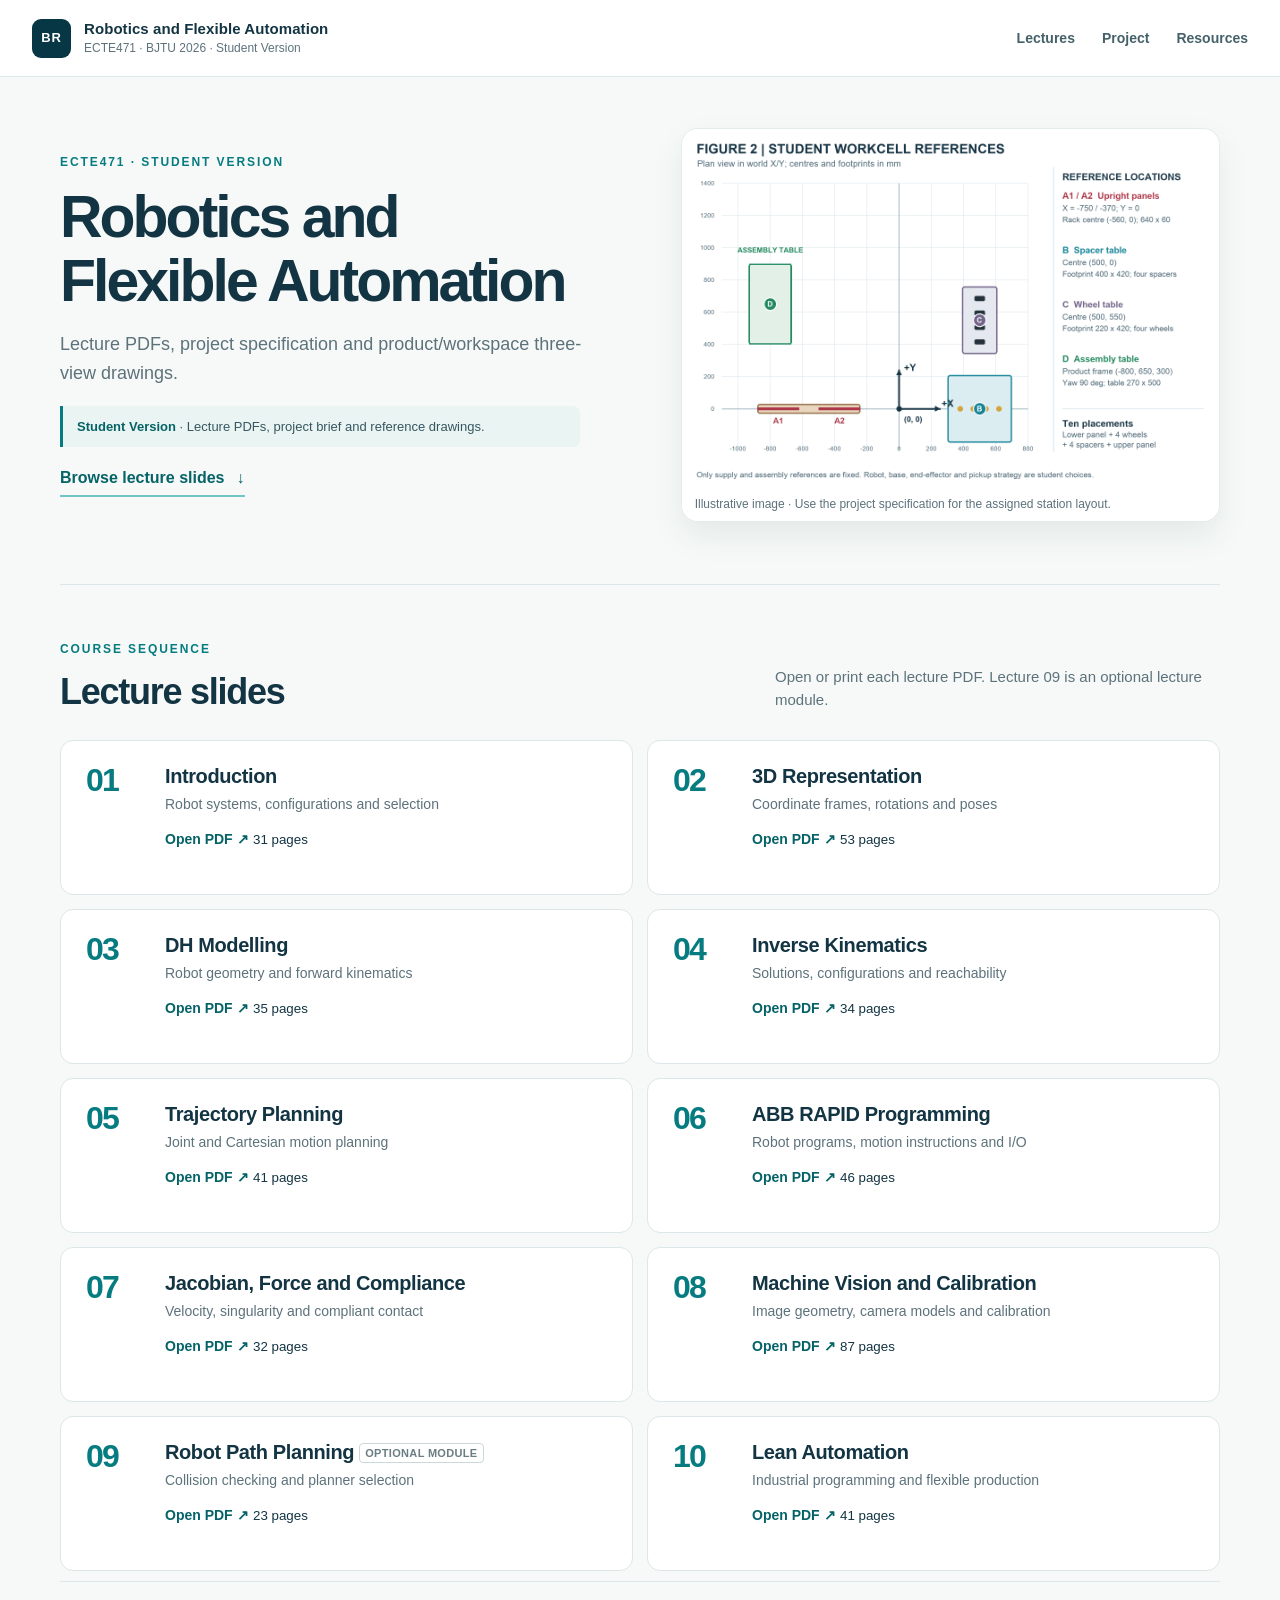
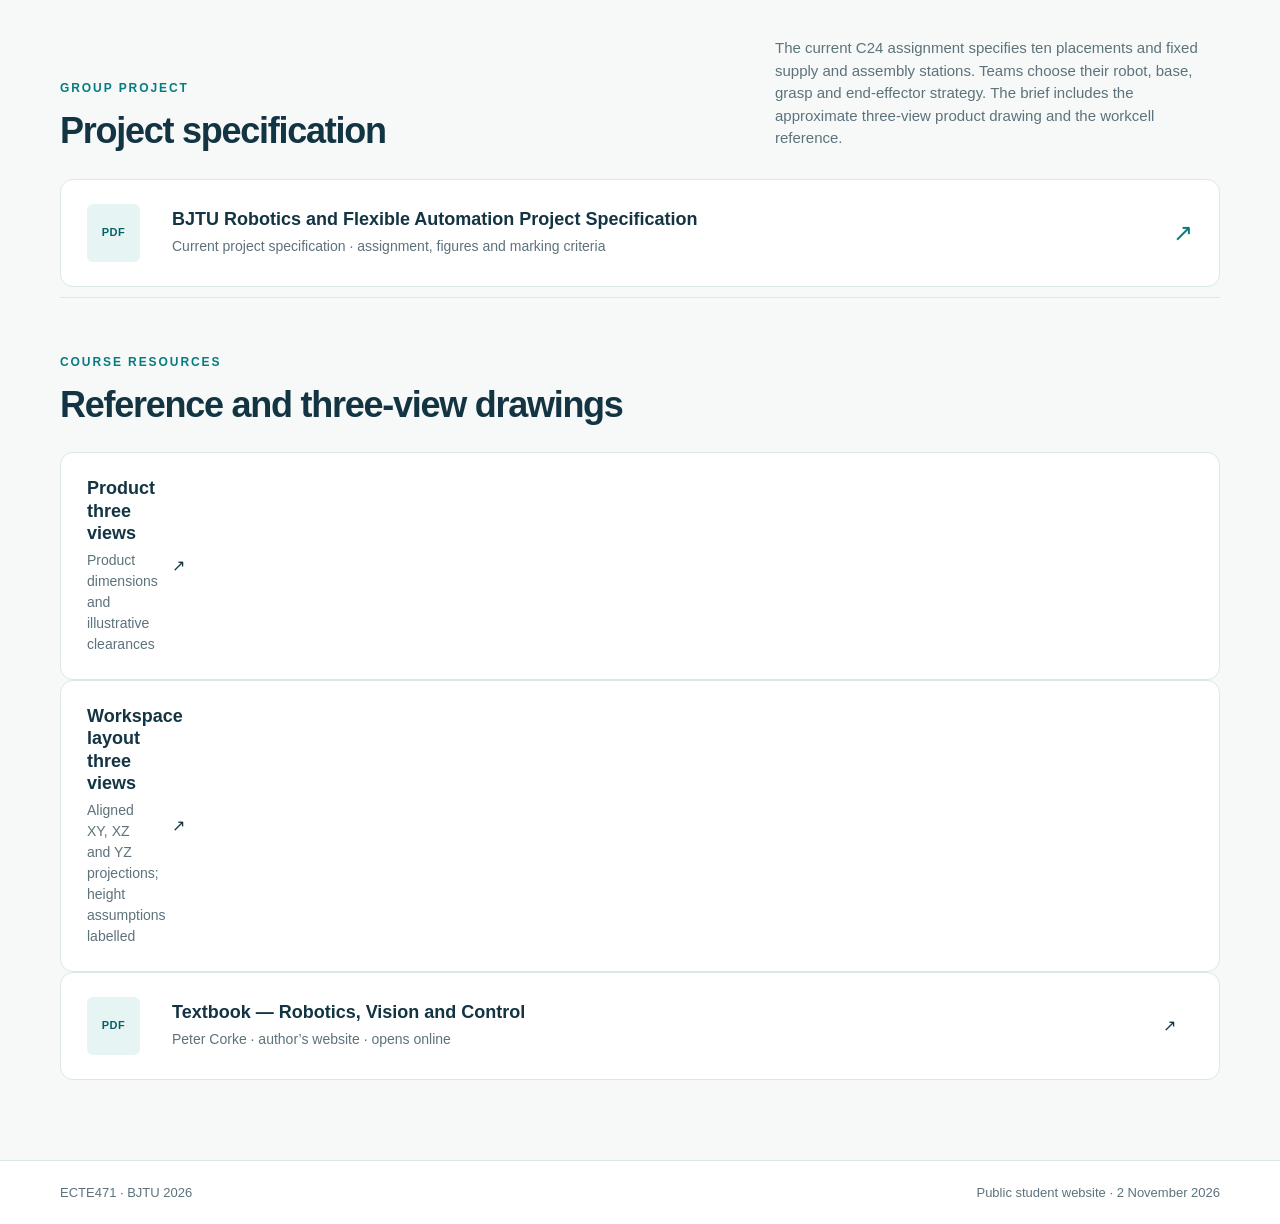
==== index.html @ 1742165f "Publish ECTE471 BJTU 2026 student resources" ====
<!doctype html>
<html lang="en">
<head>
  <meta charset="utf-8">
  <meta name="viewport" content="width=device-width, initial-scale=1">
  <meta name="description" content="BJTU 2026 ECTE471 lecture PDFs and project specification.">
  <title>ECTE471 · Student Version</title>
  <link rel="icon" href="data:image/svg+xml,%3Csvg xmlns='http://www.w3.org/2000/svg' viewBox='0 0 64 64'%3E%3Crect width='64' height='64' rx='12' fill='%23073644'/%3E%3Ctext x='32' y='43' text-anchor='middle' font-size='30' font-family='Arial' font-weight='700' fill='white'%3EBR%3C/text%3E%3C/svg%3E">
  <link rel="stylesheet" href="assets/site.css">
</head>
<body>
  <a class="skip-link" href="#lectures">Skip to lectures</a>
  <header class="site-header">
    <div class="header-inner">
      <a class="brand" href="#top" aria-label="ECTE471 student materials home">
        <span class="brand-mark" aria-hidden="true">BR</span>
        <span><strong>Robotics and Flexible Automation</strong><small>ECTE471 · BJTU 2026 · Student Version</small></span>
      </a>
      <nav aria-label="Page sections"><a href="#lectures">Lectures</a><a href="#project">Project</a><a href="#resources">Resources</a></nav>
    </div>
  </header>
  <main id="top">
    <section class="hero container" aria-labelledby="page-title">
      <div class="hero-copy">
        <p class="eyebrow">ECTE471 · STUDENT VERSION</p>
        <h1 id="page-title">Robotics and<br>Flexible Automation</h1>
        <p class="hero-description">Lecture PDFs, project specification and product/workspace three-view drawings.</p>
        <p class="student-version-note"><strong>Student Version</strong> · Lecture PDFs, project brief and reference drawings.</p>
        <a class="text-link" href="#lectures">Browse lecture slides <span aria-hidden="true">↓</span></a>
      </div>
      <figure class="hero-image"><img src="assets/assembly-cell.png" alt="Illustrative robotic assembly cell with robot, panel rack, parts trays and mobile vehicle"><figcaption>Illustrative image · Use the project specification for the assigned station layout.</figcaption></figure>
    </section>
    <section class="content-section container" id="lectures" aria-labelledby="lectures-title">
      <div class="section-heading">
        <div><p class="eyebrow">COURSE SEQUENCE</p><h2 id="lectures-title">Lecture slides</h2></div>
        <p>Open or print each lecture PDF. Lecture 09 is an optional lecture module.</p>
      </div>
      <ol class="lecture-grid">
        <li class="lecture-card"><span class="lecture-number">01</span><div><h3>Introduction</h3><p>Robot systems, configurations and selection</p><a href="Content/Lecture%2001%20Introduction.pdf">Open PDF <span aria-hidden="true">↗</span></a> <small class="pdf-meta">31 pages</small></div></li>
        <li class="lecture-card"><span class="lecture-number">02</span><div><h3>3D Representation</h3><p>Coordinate frames, rotations and poses</p><a href="Content/Lecture%2002%203D%20Representation.pdf">Open PDF <span aria-hidden="true">↗</span></a> <small class="pdf-meta">53 pages</small></div></li>
        <li class="lecture-card"><span class="lecture-number">03</span><div><h3>DH Modelling</h3><p>Robot geometry and forward kinematics</p><a href="Content/Lecture%2003%20DH%20Modelling.pdf">Open PDF <span aria-hidden="true">↗</span></a> <small class="pdf-meta">35 pages</small></div></li>
        <li class="lecture-card"><span class="lecture-number">04</span><div><h3>Inverse Kinematics</h3><p>Solutions, configurations and reachability</p><a href="Content/Lecture%2004%20Inverse%20Kinematics.pdf">Open PDF <span aria-hidden="true">↗</span></a> <small class="pdf-meta">34 pages</small></div></li>
        <li class="lecture-card"><span class="lecture-number">05</span><div><h3>Trajectory Planning</h3><p>Joint and Cartesian motion planning</p><a href="Content/Lecture%2005%20Trajectory%20Planning.pdf">Open PDF <span aria-hidden="true">↗</span></a> <small class="pdf-meta">41 pages</small></div></li>
        <li class="lecture-card"><span class="lecture-number">06</span><div><h3>ABB RAPID Programming</h3><p>Robot programs, motion instructions and I/O</p><a href="Content/Lecture%2006%20ABB%20RAPID%20Programming.pdf">Open PDF <span aria-hidden="true">↗</span></a> <small class="pdf-meta">46 pages</small></div></li>
        <li class="lecture-card"><span class="lecture-number">07</span><div><h3>Jacobian, Force and Compliance</h3><p>Velocity, singularity and compliant contact</p><a href="Content/Lecture%2007%20Jacobian%20Force%20and%20Compliance.pdf">Open PDF <span aria-hidden="true">↗</span></a> <small class="pdf-meta">32 pages</small></div></li>
        <li class="lecture-card"><span class="lecture-number">08</span><div><h3>Machine Vision and Calibration</h3><p>Image geometry, camera models and calibration</p><a href="Content/Lecture%2008%20Machine%20Vision%20and%20Calibration.pdf">Open PDF <span aria-hidden="true">↗</span></a> <small class="pdf-meta">87 pages</small></div></li>
        <li class="lecture-card"><span class="lecture-number">09</span><div><h3>Robot Path Planning <small>Optional module</small></h3><p>Collision checking and planner selection</p><a href="Content/Lecture%2009%20Robot%20Path%20Planning.pdf">Open PDF <span aria-hidden="true">↗</span></a> <small class="pdf-meta">23 pages</small></div></li>
        <li class="lecture-card"><span class="lecture-number">10</span><div><h3>Lean Automation</h3><p>Industrial programming and flexible production</p><a href="Content/Lecture%2010%20Lean%20Automation.pdf">Open PDF <span aria-hidden="true">↗</span></a> <small class="pdf-meta">41 pages</small></div></li>
      </ol>
    </section>
    <section class="content-section container" id="project" aria-labelledby="project-title">
      <div class="section-heading">
        <div><p class="eyebrow">GROUP PROJECT</p><h2 id="project-title">Project specification</h2></div>
        <p>The current C24 assignment specifies ten placements and fixed supply and assembly stations. Teams choose their robot, base, grasp and end-effector strategy. The brief includes the approximate three-view product drawing and the workcell reference.</p>
      </div>
      <a class="document-row" href="Project%20Materials/BJTU%20Robotics%20and%20Flexible%20Automation%20Project%20Specification.pdf">
        <span class="document-icon" aria-hidden="true">PDF</span>
        <span><strong>BJTU Robotics and Flexible Automation Project Specification</strong><small>Current project specification · assignment, figures and marking criteria</small></span>
        <span class="document-arrow" aria-hidden="true">↗</span>
      </a>
    </section>
  <section class="content-section container" id="resources"><div class="section-heading"><div><p class="eyebrow">COURSE RESOURCES</p><h2>Reference and three-view drawings</h2></div></div>
<a class="document-row" href="Project%20Materials/Product%20Three%20Views.png"><span><strong>Product three views</strong><small>Product dimensions and illustrative clearances</small></span><span>↗</span></a>
<a class="document-row" href="Project%20Materials/Workspace%20Layout%20Three%20Views.png"><span><strong>Workspace layout three views</strong><small>Aligned XY, XZ and YZ projections; height assumptions labelled</small></span><span>↗</span></a>
<a class="document-row" href="https://petercorke.com/books/robotics-vision-control-all-versions/" target="_blank" rel="noopener"><span class="document-icon" aria-hidden="true">PDF</span><span><strong>Textbook — Robotics, Vision and Control</strong><small>Peter Corke · author’s website · opens online</small></span><span>↗</span></a></section></main>
  <footer class="site-footer"><div class="container footer-inner"><span>ECTE471 · BJTU 2026</span><span>Public student website · 2 November 2026</span></div></footer>
</body>
</html>
---- assets/site.css ----
:root{--ink:#133443;--muted:#5d727b;--teal:#067c80;--teal-dark:#056367;--line:#dbe7e8;--paper:#f6f9f8;--white:#fff}
*{box-sizing:border-box}
html{scroll-behavior:smooth}
body{margin:0;background:var(--paper);color:var(--ink);font-family:-apple-system,BlinkMacSystemFont,"Segoe UI",Arial,sans-serif;line-height:1.5}
a{color:inherit}
.container{width:min(1160px,calc(100% - 64px));margin-inline:auto}
.skip-link{position:absolute;top:-60px;left:16px;padding:9px 16px;background:var(--ink);color:#fff;z-index:10}
.skip-link:focus{top:10px}
.site-header{position:sticky;top:0;z-index:5;background:rgba(255,255,255,.96);border-bottom:1px solid var(--line);backdrop-filter:blur(12px)}
.header-inner{width:min(1280px,calc(100% - 64px));height:76px;margin:auto;display:flex;align-items:center;justify-content:space-between;gap:24px}
.brand{text-decoration:none;display:flex;align-items:center;gap:13px;min-width:0}
.brand-mark{display:grid;place-items:center;width:39px;height:39px;background:#073644;border-radius:9px;color:#fff;font-weight:750;letter-spacing:.06em;font-size:13px;flex:none}
.brand strong,.brand small{display:block;line-height:1.25}
.brand strong{font-size:15px;letter-spacing:.005em;white-space:nowrap}
.brand small{font-size:12px;color:var(--muted);margin-top:3px}
nav{display:flex;gap:27px;align-items:center}
nav a{text-decoration:none;font-size:14px;font-weight:650;color:#45616a}
nav a:hover,nav a:focus-visible{color:var(--teal)}
main{padding-bottom:80px}
.hero{display:grid;grid-template-columns:1.03fr .97fr;align-items:center;gap:48px;min-height:410px;padding-top:51px;padding-bottom:52px}
.eyebrow{color:var(--teal);font-size:12px;font-weight:800;letter-spacing:.16em;margin:0 0 14px}
h1,h2,h3,p,figure{margin-top:0}
h1{font-size:clamp(43px,4.6vw,68px);line-height:1.08;letter-spacing:-.05em;margin-bottom:18px}
.hero-description{max-width:540px;font-size:18px;color:var(--muted);line-height:1.6;margin-bottom:18px}
.student-version-note{max-width:520px;margin:0 0 19px;padding:11px 14px;border-left:3px solid var(--teal);border-radius:0 7px 7px 0;background:#eaf4f3;color:#365760;font-size:13px;line-height:1.5}
.student-version-note strong{color:var(--teal-dark)}
.text-link{display:inline-flex;gap:12px;align-items:center;color:var(--teal-dark);font-weight:750;text-decoration:none;border-bottom:2px solid #71c5c5;padding-bottom:5px}
.hero-image{margin:0;background:#fff;border:1px solid #e4ebeb;border-radius:17px;overflow:hidden;box-shadow:0 14px 33px rgba(27,62,69,.08)}
.hero-image img{display:block;width:100%;height:auto;aspect-ratio:3/2;object-fit:contain}
.hero-image figcaption{padding:9px 13px;color:var(--muted);background:#fff;font-size:12px;line-height:1.35}
.content-section{scroll-margin-top:105px;padding-top:55px;border-top:1px solid var(--line);margin-top:10px}
.section-heading{display:flex;justify-content:space-between;gap:38px;align-items:end;margin-bottom:28px}
.section-heading h2{font-size:36px;letter-spacing:-.035em;line-height:1.1;margin:0}
.section-heading p:last-child{max-width:445px;color:var(--muted);font-size:15px;margin-bottom:1px}
.lecture-grid{list-style:none;padding:0;margin:0;display:grid;grid-template-columns:repeat(2,minmax(0,1fr));gap:14px}
.lecture-card{display:grid;grid-template-columns:61px 1fr;gap:18px;min-height:155px;padding:23px 25px 20px;background:var(--white);border:1px solid var(--line);border-radius:13px;transition:transform .18s,border-color .18s}
.lecture-card:hover{transform:translateY(-2px);border-color:#9fcfd0}
.lecture-number{font-size:32px;line-height:1;color:var(--teal);font-weight:750;letter-spacing:-.055em}
.lecture-card h3{font-size:20px;line-height:1.22;letter-spacing:-.02em;margin:0 0 6px}
.lecture-card h3 small{font-size:11px;letter-spacing:.03em;text-transform:uppercase;color:#6a7d83;border:1px solid #cad8da;border-radius:4px;padding:3px 5px;vertical-align:middle;white-space:nowrap}
.lecture-card p{font-size:14px;color:var(--muted);margin-bottom:12px}
.lecture-card a{font-size:14px;text-decoration:none;font-weight:750;color:var(--teal-dark)}
.lecture-card a:hover,.lecture-card a:focus-visible{text-decoration:underline}
.document-row{display:grid;grid-template-columns:65px 1fr 30px;align-items:center;gap:20px;padding:24px 26px;background:#fff;border:1px solid var(--line);border-radius:13px;text-decoration:none}
.document-row:hover{border-color:#9fcfd0}
.document-icon{display:grid;place-items:center;width:53px;height:58px;border-radius:6px;background:#e7f4f4;color:var(--teal-dark);font-size:11px;font-weight:800;letter-spacing:.05em}
.document-row strong,.document-row small{display:block}
.document-row strong{font-size:18px;line-height:1.25}
.document-row small{font-size:14px;color:var(--muted);margin-top:5px}
.document-arrow{color:var(--teal);font-size:24px;text-align:right}
.resource-grid{display:grid;grid-template-columns:repeat(3,minmax(0,1fr));gap:14px}
.resource-grid.resource-single{grid-template-columns:minmax(0,1fr);max-width:560px}
.resource-card{display:flex;flex-direction:column;min-height:200px;padding:24px;background:#fff;border:1px solid var(--line);border-radius:13px;text-decoration:none;transition:border-color .18s,transform .18s}
.resource-card:hover{transform:translateY(-2px);border-color:#9fcfd0}
.resource-type{font-size:11px;font-weight:800;letter-spacing:.13em;color:var(--teal);margin-bottom:23px}
.resource-card strong{font-size:19px;line-height:1.25}
.resource-card small{font-size:13px;line-height:1.4;color:var(--muted);margin-top:7px}
.resource-action{font-size:14px;color:var(--teal-dark);font-weight:750;margin-top:auto;padding-top:20px}
.site-footer{border-top:1px solid var(--line);background:#fff;padding:22px 0}
.footer-inner{display:flex;justify-content:space-between;gap:20px;font-size:13px;color:var(--muted)}
@media(max-width:850px){.hero{gap:26px}.resource-grid{grid-template-columns:repeat(2,minmax(0,1fr))}}
@media(max-width:680px){.container,.header-inner{width:min(100% - 32px,560px)}.header-inner{height:auto;min-height:75px;padding:12px 0;align-items:flex-start;flex-direction:column;gap:12px}.brand strong{font-size:14px}nav{gap:22px;padding-left:52px}nav a{font-size:13px}.hero{grid-template-columns:1fr;gap:25px;padding-top:42px;min-height:0}.hero-image img{aspect-ratio:16/10}.hero-description{font-size:16px}.section-heading{display:block}.section-heading h2{font-size:31px}.section-heading p:last-child{margin-top:12px}.lecture-grid,.resource-grid{grid-template-columns:1fr}.lecture-card{grid-template-columns:46px 1fr;padding:20px;min-height:135px}.lecture-number{font-size:27px}.content-section{padding-top:44px;scroll-margin-top:125px}.document-row{grid-template-columns:48px 1fr 15px;gap:13px;padding:18px}.document-icon{width:42px;height:46px;font-size:9px}.document-row strong{font-size:15px}.resource-card{min-height:165px}.footer-inner{display:block}.footer-inner span{display:block;margin:3px 0}}
@media(prefers-reduced-motion:reduce){html{scroll-behavior:auto}.lecture-card,.resource-card{transition:none}}
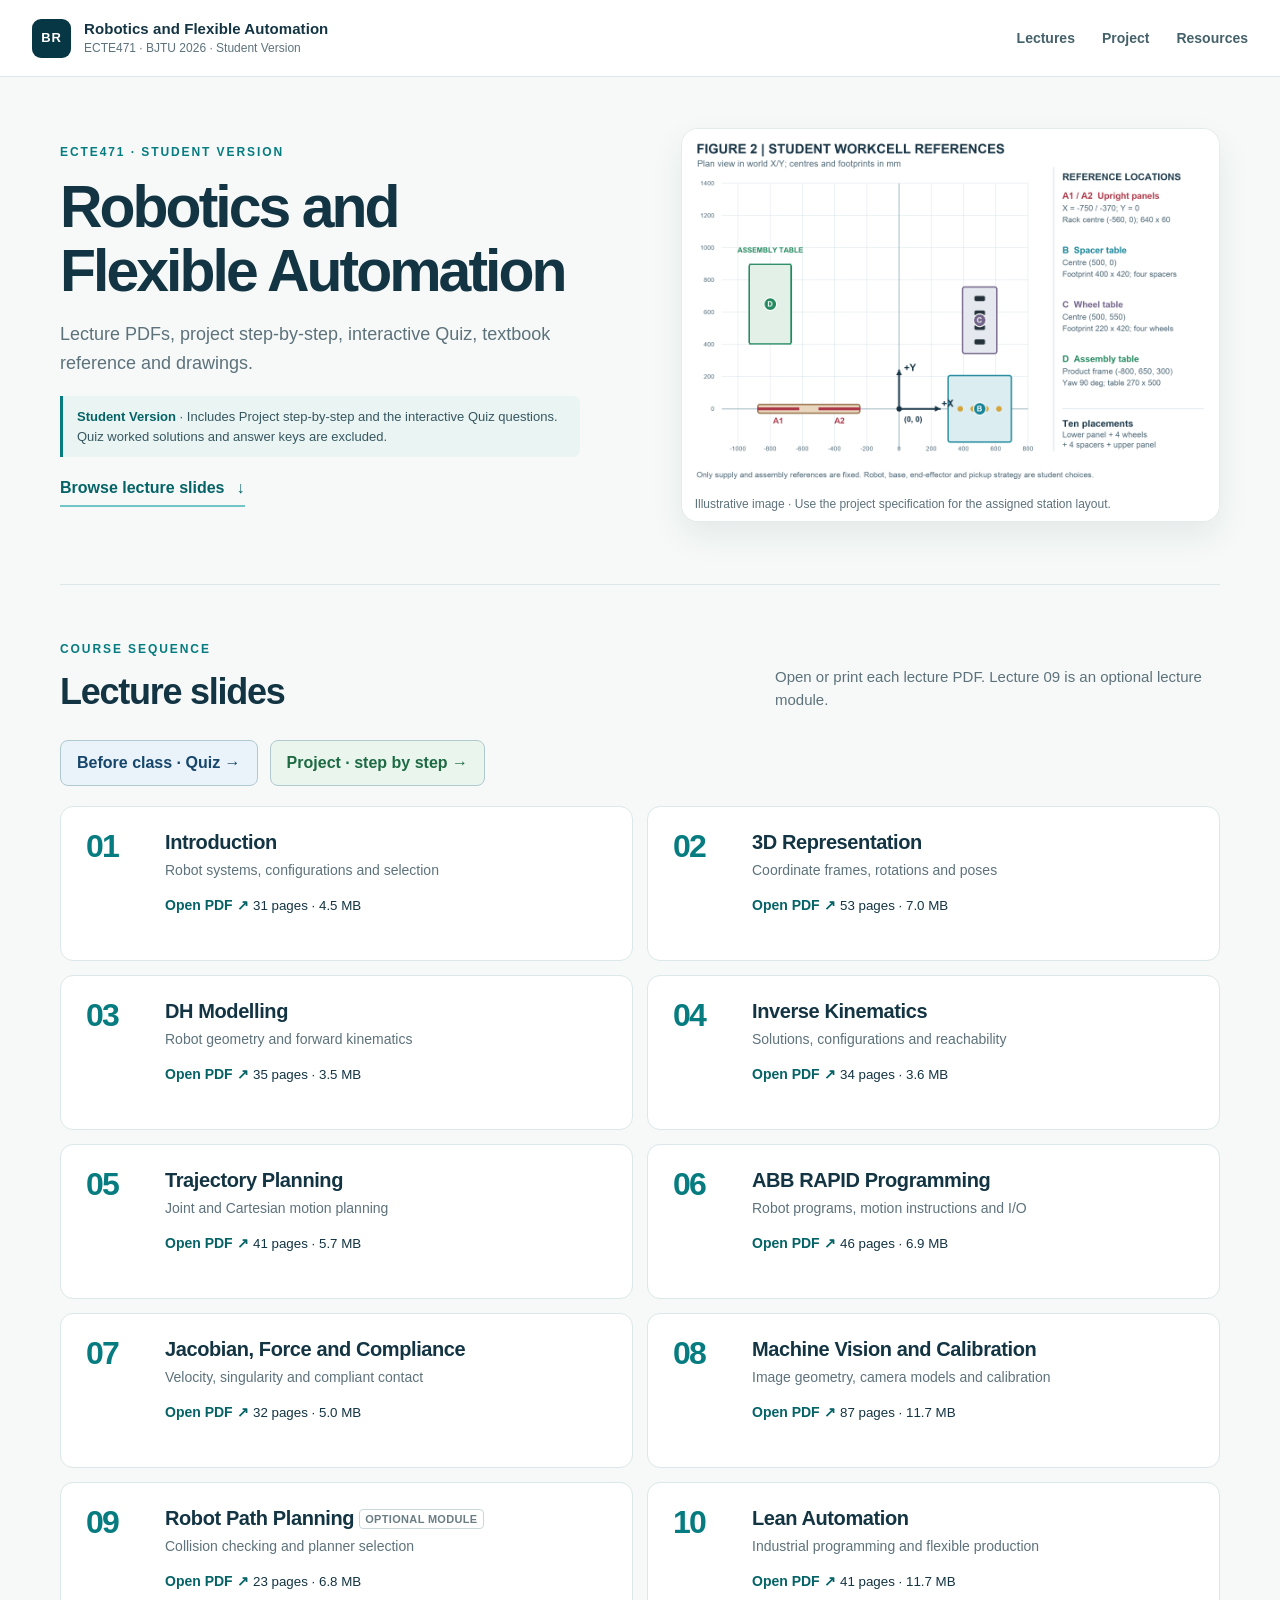
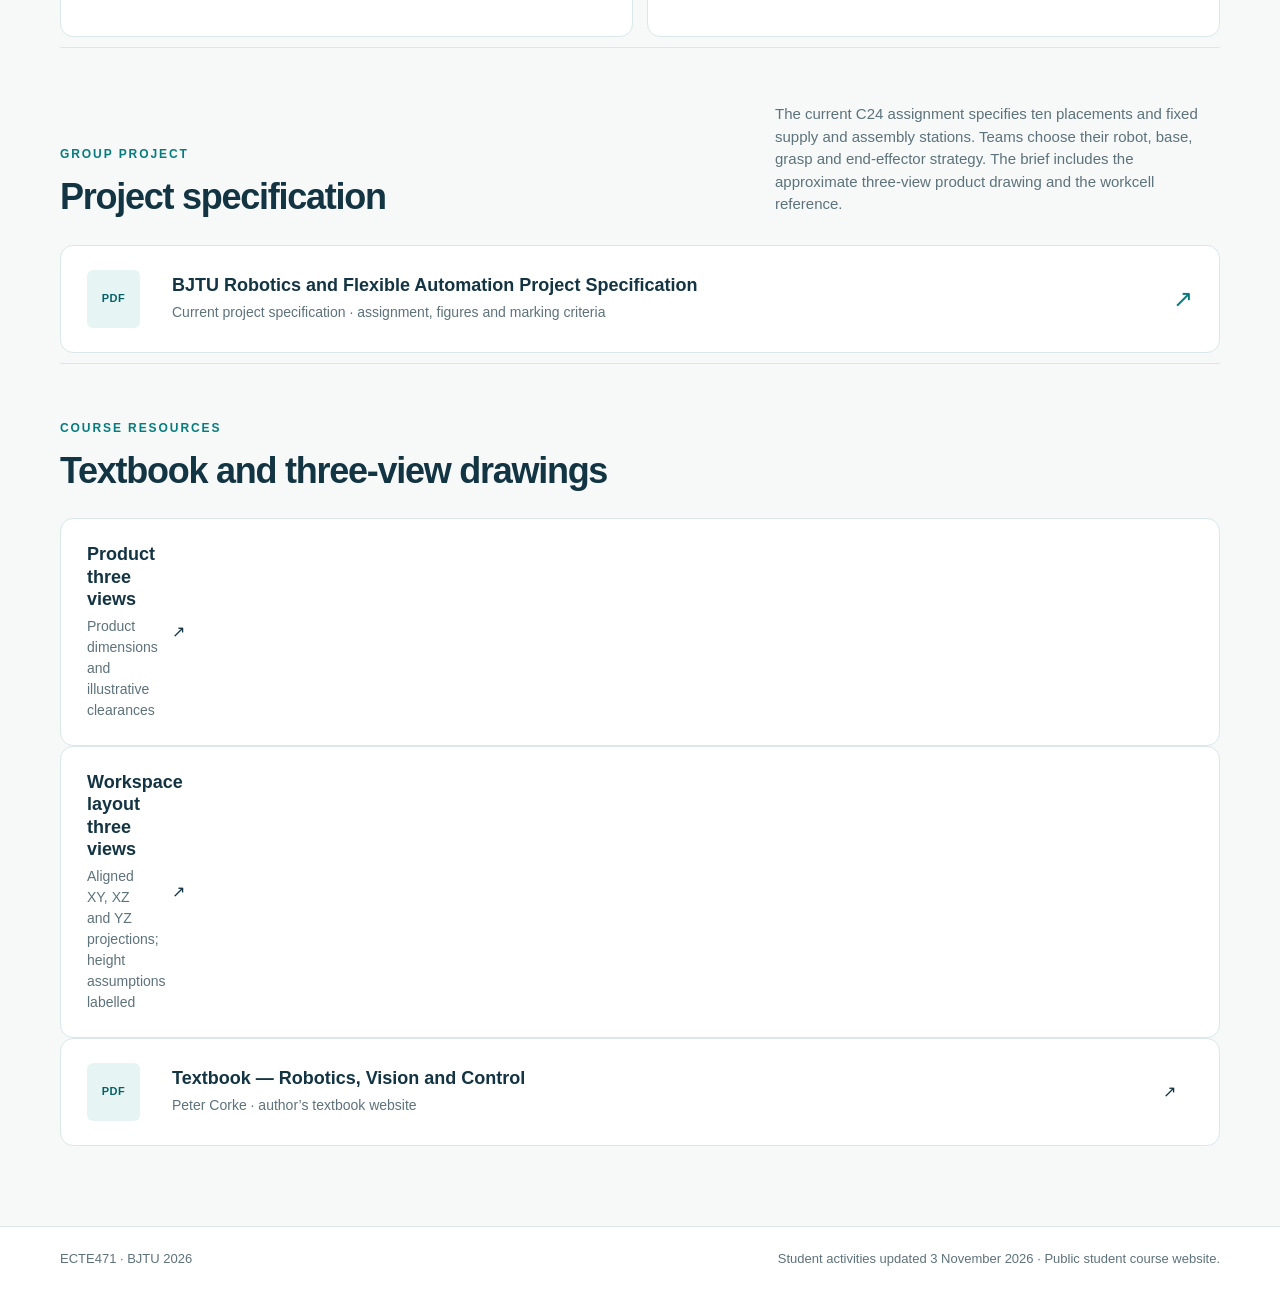
==== commit 559b228c: "Add student Project classroom and interactive Quiz without worked solutions" ====
--- a/index.html
+++ b/index.html
@@ -6,7 +6,7 @@
   <meta name="description" content="BJTU 2026 ECTE471 lecture PDFs and project specification.">
   <title>ECTE471 · Student Version</title>
   <link rel="icon" href="data:image/svg+xml,%3Csvg xmlns='http://www.w3.org/2000/svg' viewBox='0 0 64 64'%3E%3Crect width='64' height='64' rx='12' fill='%23073644'/%3E%3Ctext x='32' y='43' text-anchor='middle' font-size='30' font-family='Arial' font-weight='700' fill='white'%3EBR%3C/text%3E%3C/svg%3E">
-  <link rel="stylesheet" href="assets/site.css">
+  <link rel="stylesheet" href="assets/site.css?v=20261103">
 </head>
 <body>
   <a class="skip-link" href="#lectures">Skip to lectures</a>
@@ -24,8 +24,8 @@
       <div class="hero-copy">
         <p class="eyebrow">ECTE471 · STUDENT VERSION</p>
         <h1 id="page-title">Robotics and<br>Flexible Automation</h1>
-        <p class="hero-description">Lecture PDFs, project specification and product/workspace three-view drawings.</p>
-        <p class="student-version-note"><strong>Student Version</strong> · Lecture PDFs, project brief and reference drawings.</p>
+        <p class="hero-description">Lecture PDFs, project step-by-step, interactive Quiz, textbook reference and drawings.</p>
+        <p class="student-version-note"><strong>Student Version</strong> · Includes Project step-by-step and the interactive Quiz questions. Quiz worked solutions and answer keys are excluded.</p>
         <a class="text-link" href="#lectures">Browse lecture slides <span aria-hidden="true">↓</span></a>
       </div>
       <figure class="hero-image"><img src="assets/assembly-cell.png" alt="Illustrative robotic assembly cell with robot, panel rack, parts trays and mobile vehicle"><figcaption>Illustrative image · Use the project specification for the assigned station layout.</figcaption></figure>
@@ -35,17 +35,18 @@
         <div><p class="eyebrow">COURSE SEQUENCE</p><h2 id="lectures-title">Lecture slides</h2></div>
         <p>Open or print each lecture PDF. Lecture 09 is an optional lecture module.</p>
       </div>
+      <nav class="classroom-actions" aria-label="Classroom activities"><a href="course-site/quiz.html">Before class · Quiz →</a><a href="course-site/project.html">Project · step by step →</a></nav>
       <ol class="lecture-grid">
-        <li class="lecture-card"><span class="lecture-number">01</span><div><h3>Introduction</h3><p>Robot systems, configurations and selection</p><a href="Content/Lecture%2001%20Introduction.pdf">Open PDF <span aria-hidden="true">↗</span></a> <small class="pdf-meta">31 pages</small></div></li>
-        <li class="lecture-card"><span class="lecture-number">02</span><div><h3>3D Representation</h3><p>Coordinate frames, rotations and poses</p><a href="Content/Lecture%2002%203D%20Representation.pdf">Open PDF <span aria-hidden="true">↗</span></a> <small class="pdf-meta">53 pages</small></div></li>
-        <li class="lecture-card"><span class="lecture-number">03</span><div><h3>DH Modelling</h3><p>Robot geometry and forward kinematics</p><a href="Content/Lecture%2003%20DH%20Modelling.pdf">Open PDF <span aria-hidden="true">↗</span></a> <small class="pdf-meta">35 pages</small></div></li>
-        <li class="lecture-card"><span class="lecture-number">04</span><div><h3>Inverse Kinematics</h3><p>Solutions, configurations and reachability</p><a href="Content/Lecture%2004%20Inverse%20Kinematics.pdf">Open PDF <span aria-hidden="true">↗</span></a> <small class="pdf-meta">34 pages</small></div></li>
-        <li class="lecture-card"><span class="lecture-number">05</span><div><h3>Trajectory Planning</h3><p>Joint and Cartesian motion planning</p><a href="Content/Lecture%2005%20Trajectory%20Planning.pdf">Open PDF <span aria-hidden="true">↗</span></a> <small class="pdf-meta">41 pages</small></div></li>
-        <li class="lecture-card"><span class="lecture-number">06</span><div><h3>ABB RAPID Programming</h3><p>Robot programs, motion instructions and I/O</p><a href="Content/Lecture%2006%20ABB%20RAPID%20Programming.pdf">Open PDF <span aria-hidden="true">↗</span></a> <small class="pdf-meta">46 pages</small></div></li>
-        <li class="lecture-card"><span class="lecture-number">07</span><div><h3>Jacobian, Force and Compliance</h3><p>Velocity, singularity and compliant contact</p><a href="Content/Lecture%2007%20Jacobian%20Force%20and%20Compliance.pdf">Open PDF <span aria-hidden="true">↗</span></a> <small class="pdf-meta">32 pages</small></div></li>
-        <li class="lecture-card"><span class="lecture-number">08</span><div><h3>Machine Vision and Calibration</h3><p>Image geometry, camera models and calibration</p><a href="Content/Lecture%2008%20Machine%20Vision%20and%20Calibration.pdf">Open PDF <span aria-hidden="true">↗</span></a> <small class="pdf-meta">87 pages</small></div></li>
-        <li class="lecture-card"><span class="lecture-number">09</span><div><h3>Robot Path Planning <small>Optional module</small></h3><p>Collision checking and planner selection</p><a href="Content/Lecture%2009%20Robot%20Path%20Planning.pdf">Open PDF <span aria-hidden="true">↗</span></a> <small class="pdf-meta">23 pages</small></div></li>
-        <li class="lecture-card"><span class="lecture-number">10</span><div><h3>Lean Automation</h3><p>Industrial programming and flexible production</p><a href="Content/Lecture%2010%20Lean%20Automation.pdf">Open PDF <span aria-hidden="true">↗</span></a> <small class="pdf-meta">41 pages</small></div></li>
+        <li class="lecture-card"><span class="lecture-number">01</span><div><h3>Introduction</h3><p>Robot systems, configurations and selection</p><a href="Content/Lecture%2001%20Introduction.pdf">Open PDF <span aria-hidden="true">↗</span></a> <small class="pdf-meta">31 pages · 4.5 MB</small></div></li>
+        <li class="lecture-card"><span class="lecture-number">02</span><div><h3>3D Representation</h3><p>Coordinate frames, rotations and poses</p><a href="Content/Lecture%2002%203D%20Representation.pdf">Open PDF <span aria-hidden="true">↗</span></a> <small class="pdf-meta">53 pages · 7.0 MB</small></div></li>
+        <li class="lecture-card"><span class="lecture-number">03</span><div><h3>DH Modelling</h3><p>Robot geometry and forward kinematics</p><a href="Content/Lecture%2003%20DH%20Modelling.pdf">Open PDF <span aria-hidden="true">↗</span></a> <small class="pdf-meta">35 pages · 3.5 MB</small></div></li>
+        <li class="lecture-card"><span class="lecture-number">04</span><div><h3>Inverse Kinematics</h3><p>Solutions, configurations and reachability</p><a href="Content/Lecture%2004%20Inverse%20Kinematics.pdf">Open PDF <span aria-hidden="true">↗</span></a> <small class="pdf-meta">34 pages · 3.6 MB</small></div></li>
+        <li class="lecture-card"><span class="lecture-number">05</span><div><h3>Trajectory Planning</h3><p>Joint and Cartesian motion planning</p><a href="Content/Lecture%2005%20Trajectory%20Planning.pdf">Open PDF <span aria-hidden="true">↗</span></a> <small class="pdf-meta">41 pages · 5.7 MB</small></div></li>
+        <li class="lecture-card"><span class="lecture-number">06</span><div><h3>ABB RAPID Programming</h3><p>Robot programs, motion instructions and I/O</p><a href="Content/Lecture%2006%20ABB%20RAPID%20Programming.pdf">Open PDF <span aria-hidden="true">↗</span></a> <small class="pdf-meta">46 pages · 6.9 MB</small></div></li>
+        <li class="lecture-card"><span class="lecture-number">07</span><div><h3>Jacobian, Force and Compliance</h3><p>Velocity, singularity and compliant contact</p><a href="Content/Lecture%2007%20Jacobian%20Force%20and%20Compliance.pdf">Open PDF <span aria-hidden="true">↗</span></a> <small class="pdf-meta">32 pages · 5.0 MB</small></div></li>
+        <li class="lecture-card"><span class="lecture-number">08</span><div><h3>Machine Vision and Calibration</h3><p>Image geometry, camera models and calibration</p><a href="Content/Lecture%2008%20Machine%20Vision%20and%20Calibration.pdf">Open PDF <span aria-hidden="true">↗</span></a> <small class="pdf-meta">87 pages · 11.7 MB</small></div></li>
+        <li class="lecture-card"><span class="lecture-number">09</span><div><h3>Robot Path Planning <small>Optional module</small></h3><p>Collision checking and planner selection</p><a href="Content/Lecture%2009%20Robot%20Path%20Planning.pdf">Open PDF <span aria-hidden="true">↗</span></a> <small class="pdf-meta">23 pages · 6.8 MB</small></div></li>
+        <li class="lecture-card"><span class="lecture-number">10</span><div><h3>Lean Automation</h3><p>Industrial programming and flexible production</p><a href="Content/Lecture%2010%20Lean%20Automation.pdf">Open PDF <span aria-hidden="true">↗</span></a> <small class="pdf-meta">41 pages · 11.7 MB</small></div></li>
       </ol>
     </section>
     <section class="content-section container" id="project" aria-labelledby="project-title">
@@ -59,10 +60,10 @@
         <span class="document-arrow" aria-hidden="true">↗</span>
       </a>
     </section>
-  <section class="content-section container" id="resources"><div class="section-heading"><div><p class="eyebrow">COURSE RESOURCES</p><h2>Reference and three-view drawings</h2></div></div>
+  <section class="content-section container" id="resources"><div class="section-heading"><div><p class="eyebrow">COURSE RESOURCES</p><h2>Textbook and three-view drawings</h2></div></div>
 <a class="document-row" href="Project%20Materials/Product%20Three%20Views.png"><span><strong>Product three views</strong><small>Product dimensions and illustrative clearances</small></span><span>↗</span></a>
 <a class="document-row" href="Project%20Materials/Workspace%20Layout%20Three%20Views.png"><span><strong>Workspace layout three views</strong><small>Aligned XY, XZ and YZ projections; height assumptions labelled</small></span><span>↗</span></a>
-<a class="document-row" href="https://petercorke.com/books/robotics-vision-control-all-versions/" target="_blank" rel="noopener"><span class="document-icon" aria-hidden="true">PDF</span><span><strong>Textbook — Robotics, Vision and Control</strong><small>Peter Corke · author’s website · opens online</small></span><span>↗</span></a></section></main>
-  <footer class="site-footer"><div class="container footer-inner"><span>ECTE471 · BJTU 2026</span><span>Public student website · 2 November 2026</span></div></footer>
+<a class="document-row" href="https://petercorke.com/books/robotics-vision-control-all-versions/" target="_blank" rel="noopener"><span class="document-icon" aria-hidden="true">PDF</span><span><strong>Textbook — Robotics, Vision and Control</strong><small>Peter Corke · author’s textbook website</small></span><span>↗</span></a></section></main>
+  <footer class="site-footer"><div class="container footer-inner"><span>ECTE471 · BJTU 2026</span><span>Student activities updated 3 November 2026 · Public student course website.</span></div></footer>
 </body>
 </html>
--- a/assets/site.css
+++ b/assets/site.css
@@ -61,3 +61,5 @@
 @media(max-width:850px){.hero{gap:26px}.resource-grid{grid-template-columns:repeat(2,minmax(0,1fr))}}
 @media(max-width:680px){.container,.header-inner{width:min(100% - 32px,560px)}.header-inner{height:auto;min-height:75px;padding:12px 0;align-items:flex-start;flex-direction:column;gap:12px}.brand strong{font-size:14px}nav{gap:22px;padding-left:52px}nav a{font-size:13px}.hero{grid-template-columns:1fr;gap:25px;padding-top:42px;min-height:0}.hero-image img{aspect-ratio:16/10}.hero-description{font-size:16px}.section-heading{display:block}.section-heading h2{font-size:31px}.section-heading p:last-child{margin-top:12px}.lecture-grid,.resource-grid{grid-template-columns:1fr}.lecture-card{grid-template-columns:46px 1fr;padding:20px;min-height:135px}.lecture-number{font-size:27px}.content-section{padding-top:44px;scroll-margin-top:125px}.document-row{grid-template-columns:48px 1fr 15px;gap:13px;padding:18px}.document-icon{width:42px;height:46px;font-size:9px}.document-row strong{font-size:15px}.resource-card{min-height:165px}.footer-inner{display:block}.footer-inner span{display:block;margin:3px 0}}
 @media(prefers-reduced-motion:reduce){html{scroll-behavior:auto}.lecture-card,.resource-card{transition:none}}
+
+.classroom-actions{display:flex;flex-wrap:wrap;gap:12px;margin:0 0 20px}.classroom-actions a{padding:10px 16px;border:1px solid #b0c9cf;border-radius:8px;background:#eaf3fa;color:#16466c;font-size:16px;font-weight:650;text-decoration:none}.classroom-actions a:nth-child(2){background:#eaf5ee;color:#1d6a43}.classroom-actions a:focus-visible{outline:3px solid #276fd0;outline-offset:3px}
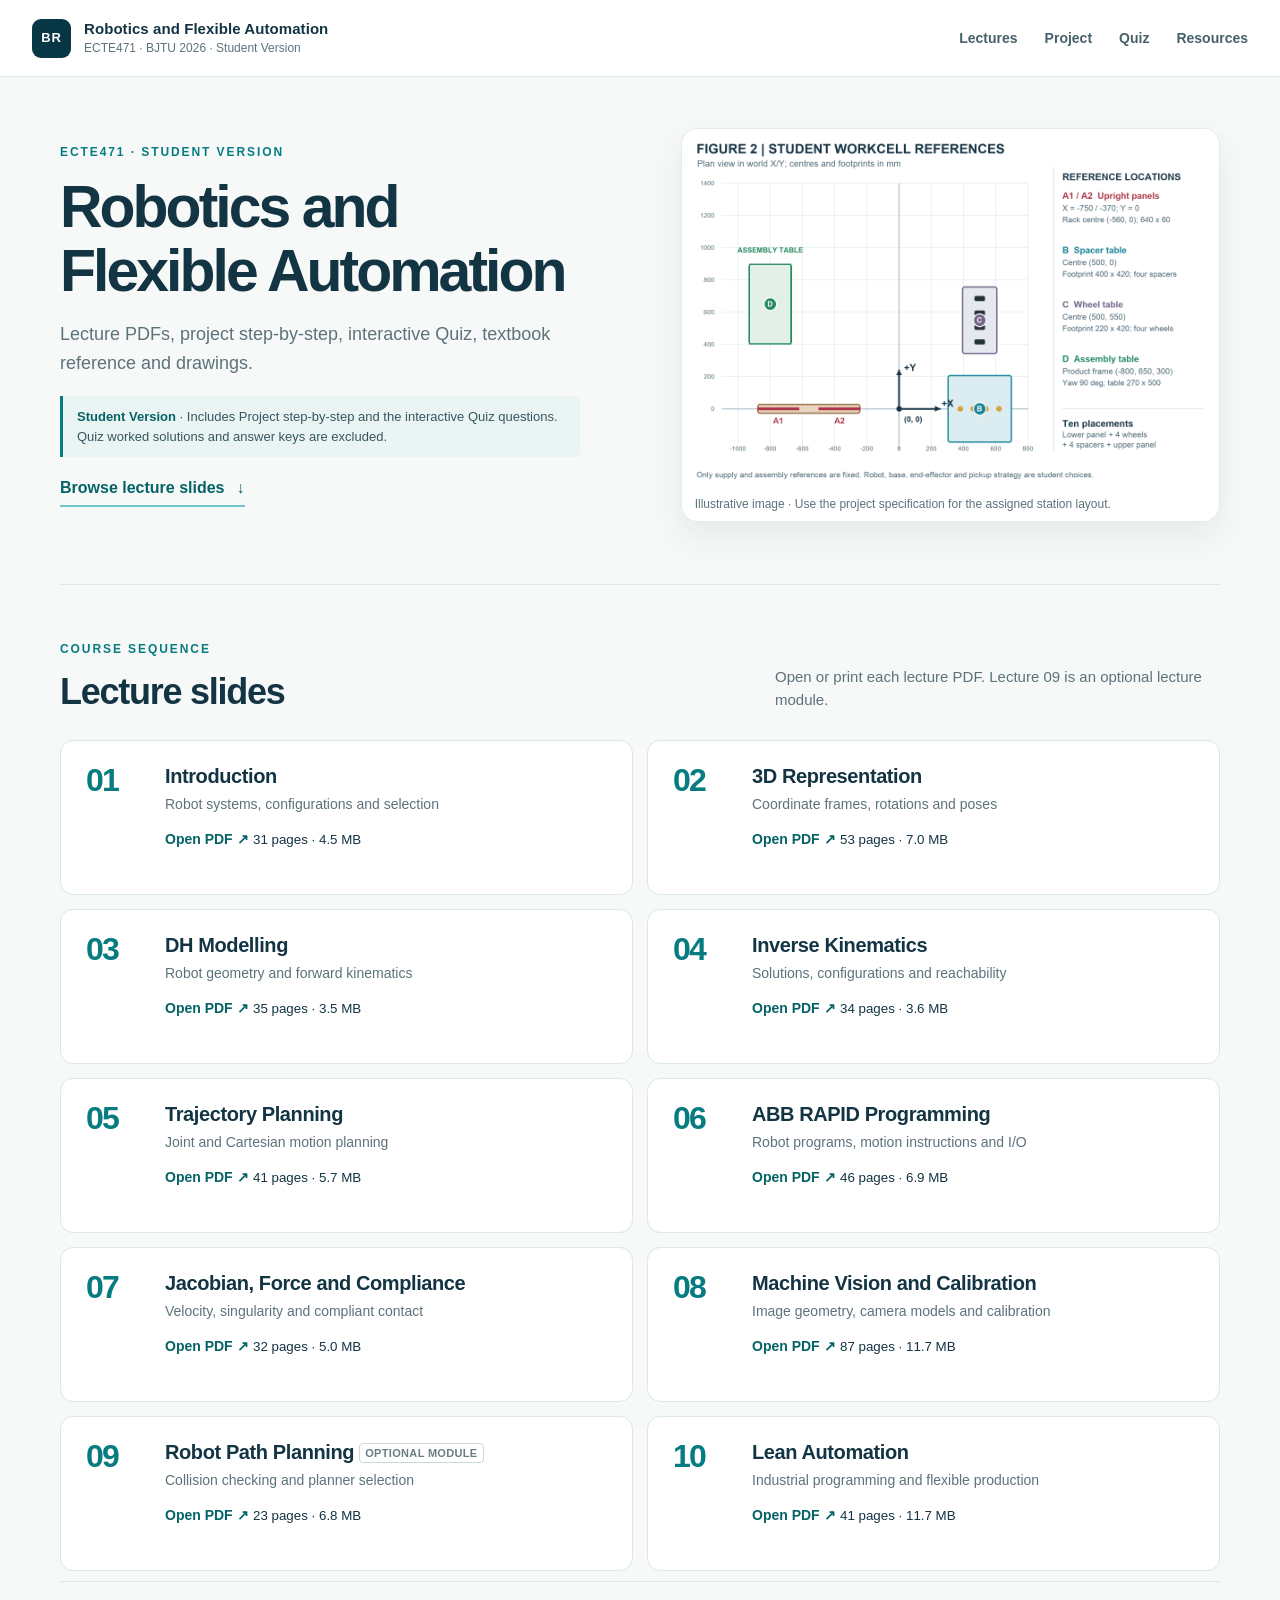
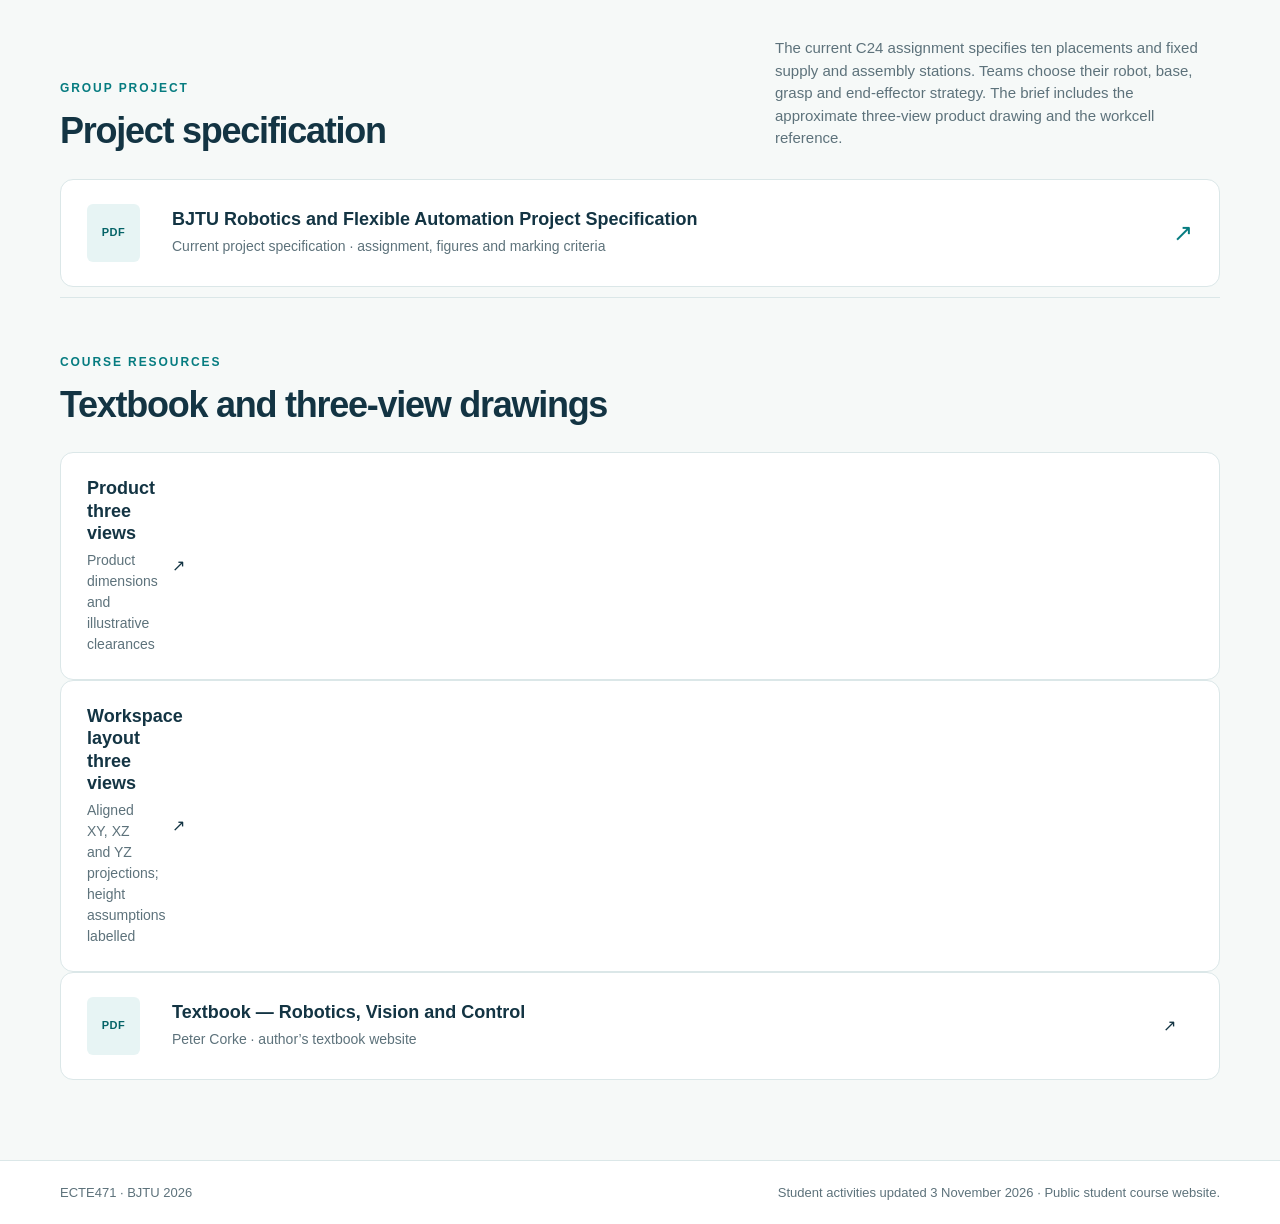
==== commit 4a99ab0b: "Remove duplicate classroom buttons and retain top navigation" ====
--- a/index.html
+++ b/index.html
@@ -16,7 +16,7 @@
         <span class="brand-mark" aria-hidden="true">BR</span>
         <span><strong>Robotics and Flexible Automation</strong><small>ECTE471 · BJTU 2026 · Student Version</small></span>
       </a>
-      <nav aria-label="Page sections"><a href="#lectures">Lectures</a><a href="#project">Project</a><a href="#resources">Resources</a></nav>
+      <nav aria-label="Page sections"><a href="#lectures">Lectures</a><a href="course-site/project.html">Project</a><a href="course-site/quiz.html">Quiz</a><a href="#resources">Resources</a></nav>
     </div>
   </header>
   <main id="top">
@@ -35,7 +35,6 @@
         <div><p class="eyebrow">COURSE SEQUENCE</p><h2 id="lectures-title">Lecture slides</h2></div>
         <p>Open or print each lecture PDF. Lecture 09 is an optional lecture module.</p>
       </div>
-      <nav class="classroom-actions" aria-label="Classroom activities"><a href="course-site/quiz.html">Before class · Quiz →</a><a href="course-site/project.html">Project · step by step →</a></nav>
       <ol class="lecture-grid">
         <li class="lecture-card"><span class="lecture-number">01</span><div><h3>Introduction</h3><p>Robot systems, configurations and selection</p><a href="Content/Lecture%2001%20Introduction.pdf">Open PDF <span aria-hidden="true">↗</span></a> <small class="pdf-meta">31 pages · 4.5 MB</small></div></li>
         <li class="lecture-card"><span class="lecture-number">02</span><div><h3>3D Representation</h3><p>Coordinate frames, rotations and poses</p><a href="Content/Lecture%2002%203D%20Representation.pdf">Open PDF <span aria-hidden="true">↗</span></a> <small class="pdf-meta">53 pages · 7.0 MB</small></div></li>
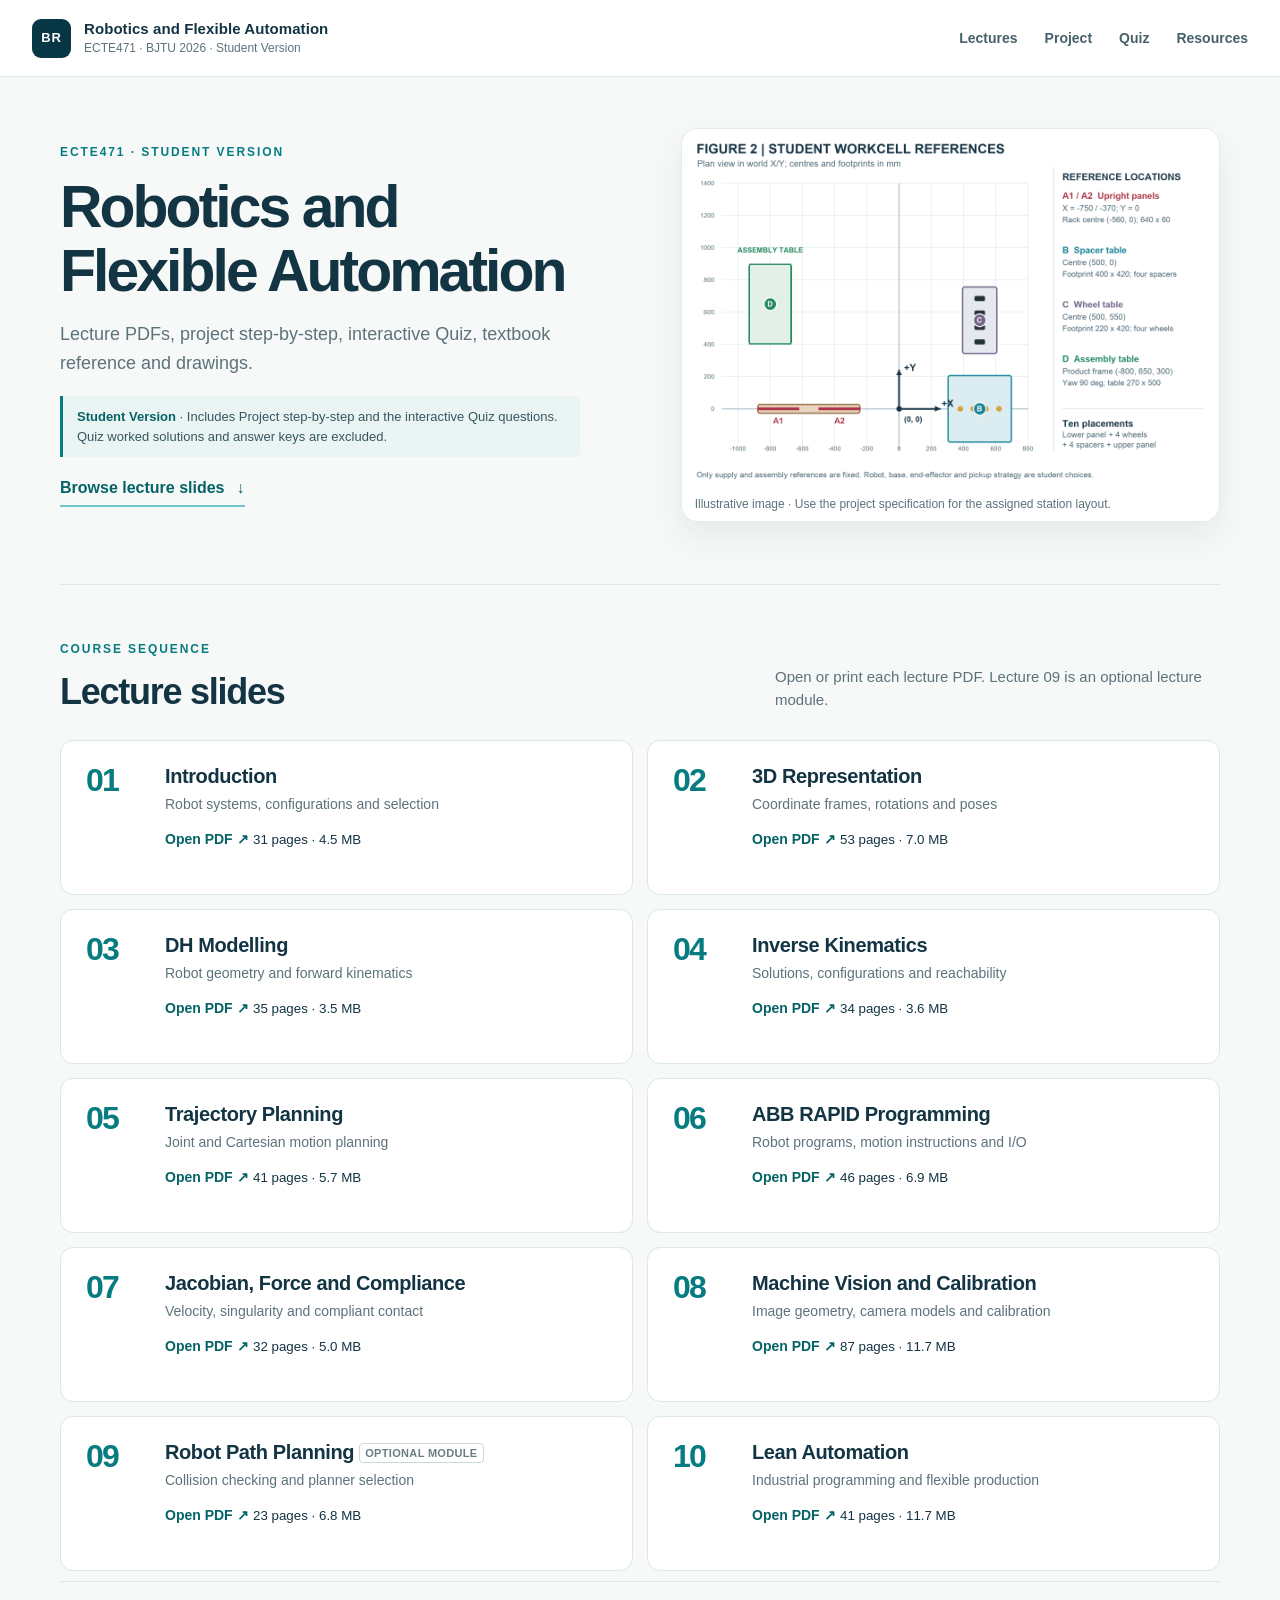
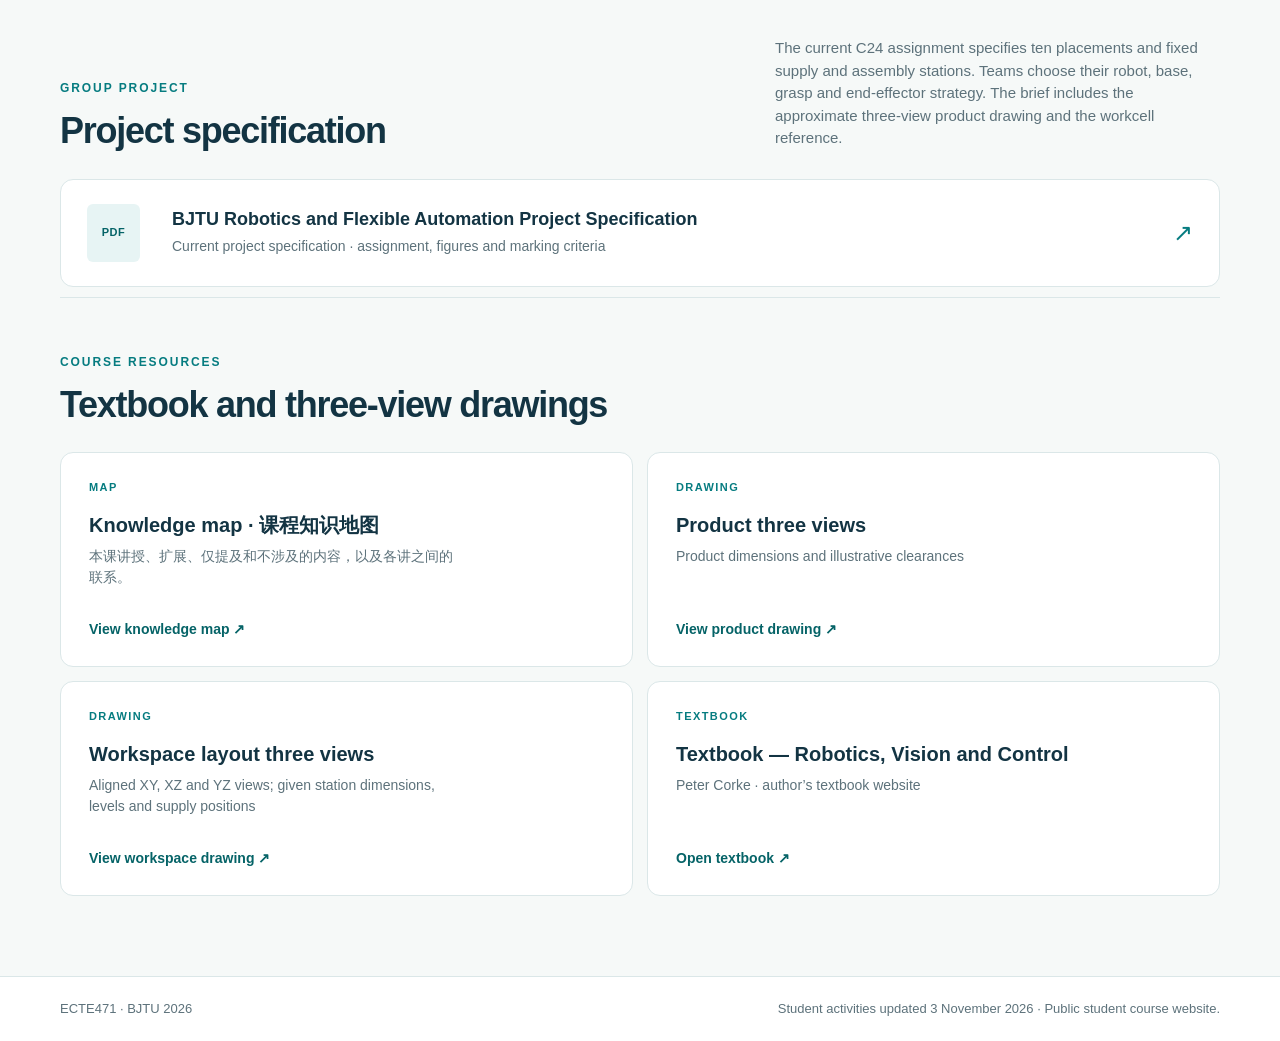
==== commit 5ec9a0d4: "Update student knowledge map, resources layout and current Project specification" ====
--- a/index.html
+++ b/index.html
@@ -6,7 +6,7 @@
   <meta name="description" content="BJTU 2026 ECTE471 lecture PDFs and project specification.">
   <title>ECTE471 · Student Version</title>
   <link rel="icon" href="data:image/svg+xml,%3Csvg xmlns='http://www.w3.org/2000/svg' viewBox='0 0 64 64'%3E%3Crect width='64' height='64' rx='12' fill='%23073644'/%3E%3Ctext x='32' y='43' text-anchor='middle' font-size='30' font-family='Arial' font-weight='700' fill='white'%3EBR%3C/text%3E%3C/svg%3E">
-  <link rel="stylesheet" href="assets/site.css?v=20261103">
+  <link rel="stylesheet" href="assets/site.css?v=20261105-resources">
 </head>
 <body>
   <a class="skip-link" href="#lectures">Skip to lectures</a>
@@ -53,16 +53,19 @@
         <div><p class="eyebrow">GROUP PROJECT</p><h2 id="project-title">Project specification</h2></div>
         <p>The current C24 assignment specifies ten placements and fixed supply and assembly stations. Teams choose their robot, base, grasp and end-effector strategy. The brief includes the approximate three-view product drawing and the workcell reference.</p>
       </div>
-      <a class="document-row" href="Project%20Materials/BJTU%20Robotics%20and%20Flexible%20Automation%20Project%20Specification.pdf">
+      <a class="document-row" href="Project%20Materials/BJTU%20Robotics%20and%20Flexible%20Automation%20Project%20Specification.pdf?v=20261105">
         <span class="document-icon" aria-hidden="true">PDF</span>
         <span><strong>BJTU Robotics and Flexible Automation Project Specification</strong><small>Current project specification · assignment, figures and marking criteria</small></span>
         <span class="document-arrow" aria-hidden="true">↗</span>
       </a>
     </section>
   <section class="content-section container" id="resources"><div class="section-heading"><div><p class="eyebrow">COURSE RESOURCES</p><h2>Textbook and three-view drawings</h2></div></div>
-<a class="document-row" href="Project%20Materials/Product%20Three%20Views.png"><span><strong>Product three views</strong><small>Product dimensions and illustrative clearances</small></span><span>↗</span></a>
-<a class="document-row" href="Project%20Materials/Workspace%20Layout%20Three%20Views.png"><span><strong>Workspace layout three views</strong><small>Aligned XY, XZ and YZ projections; height assumptions labelled</small></span><span>↗</span></a>
-<a class="document-row" href="https://petercorke.com/books/robotics-vision-control-all-versions/" target="_blank" rel="noopener"><span class="document-icon" aria-hidden="true">PDF</span><span><strong>Textbook — Robotics, Vision and Control</strong><small>Peter Corke · author’s textbook website</small></span><span>↗</span></a></section></main>
+<div class="resource-grid">
+<a class="resource-card" href="ECTE471%20Knowledge%20Map.html"><span class="resource-type">MAP</span><strong>Knowledge map · 课程知识地图</strong><small>本课讲授、扩展、仅提及和不涉及的内容，以及各讲之间的联系。</small><span class="resource-action">View knowledge map <span aria-hidden="true">↗</span></span></a>
+<a class="resource-card" href="Project%20Materials/Product%20Three%20Views.png"><span class="resource-type">DRAWING</span><strong>Product three views</strong><small>Product dimensions and illustrative clearances</small><span class="resource-action">View product drawing <span aria-hidden="true">↗</span></span></a>
+<a class="resource-card" href="Project%20Materials/Workspace%20Layout%20Three%20Views.png"><span class="resource-type">DRAWING</span><strong>Workspace layout three views</strong><small>Aligned XY, XZ and YZ views; given station dimensions, levels and supply positions</small><span class="resource-action">View workspace drawing <span aria-hidden="true">↗</span></span></a>
+<a class="resource-card" href="https://petercorke.com/books/robotics-vision-control-all-versions/" target="_blank" rel="noopener"><span class="resource-type">TEXTBOOK</span><strong>Textbook — Robotics, Vision and Control</strong><small>Peter Corke · author’s textbook website</small><span class="resource-action">Open textbook <span aria-hidden="true">↗</span></span></a>
+</div></section></main>
   <footer class="site-footer"><div class="container footer-inner"><span>ECTE471 · BJTU 2026</span><span>Student activities updated 3 November 2026 · Public student course website.</span></div></footer>
 </body>
 </html>
--- a/assets/site.css
+++ b/assets/site.css
@@ -63,3 +63,12 @@
 @media(prefers-reduced-motion:reduce){html{scroll-behavior:auto}.lecture-card,.resource-card{transition:none}}
 
 .classroom-actions{display:flex;flex-wrap:wrap;gap:12px;margin:0 0 20px}.classroom-actions a{padding:10px 16px;border:1px solid #b0c9cf;border-radius:8px;background:#eaf3fa;color:#16466c;font-size:16px;font-weight:650;text-decoration:none}.classroom-actions a:nth-child(2){background:#eaf5ee;color:#1d6a43}.classroom-actions a:focus-visible{outline:3px solid #276fd0;outline-offset:3px}
+
+/* Course resources: equal cards with a full-width text column. */
+#resources .resource-grid{grid-template-columns:repeat(2,minmax(0,1fr))}
+#resources .resource-card{min-width:0;min-height:215px;padding:26px 28px}
+#resources .resource-type{margin-bottom:16px}
+#resources .resource-card strong{font-size:20px;line-height:1.35}
+#resources .resource-card small{font-size:14px;line-height:1.55;max-width:48ch}
+#resources .resource-card:focus-visible{outline:3px solid var(--teal);outline-offset:3px}
+@media(max-width:680px){#resources .resource-grid{grid-template-columns:1fr}#resources .resource-card{min-height:190px;padding:22px}}
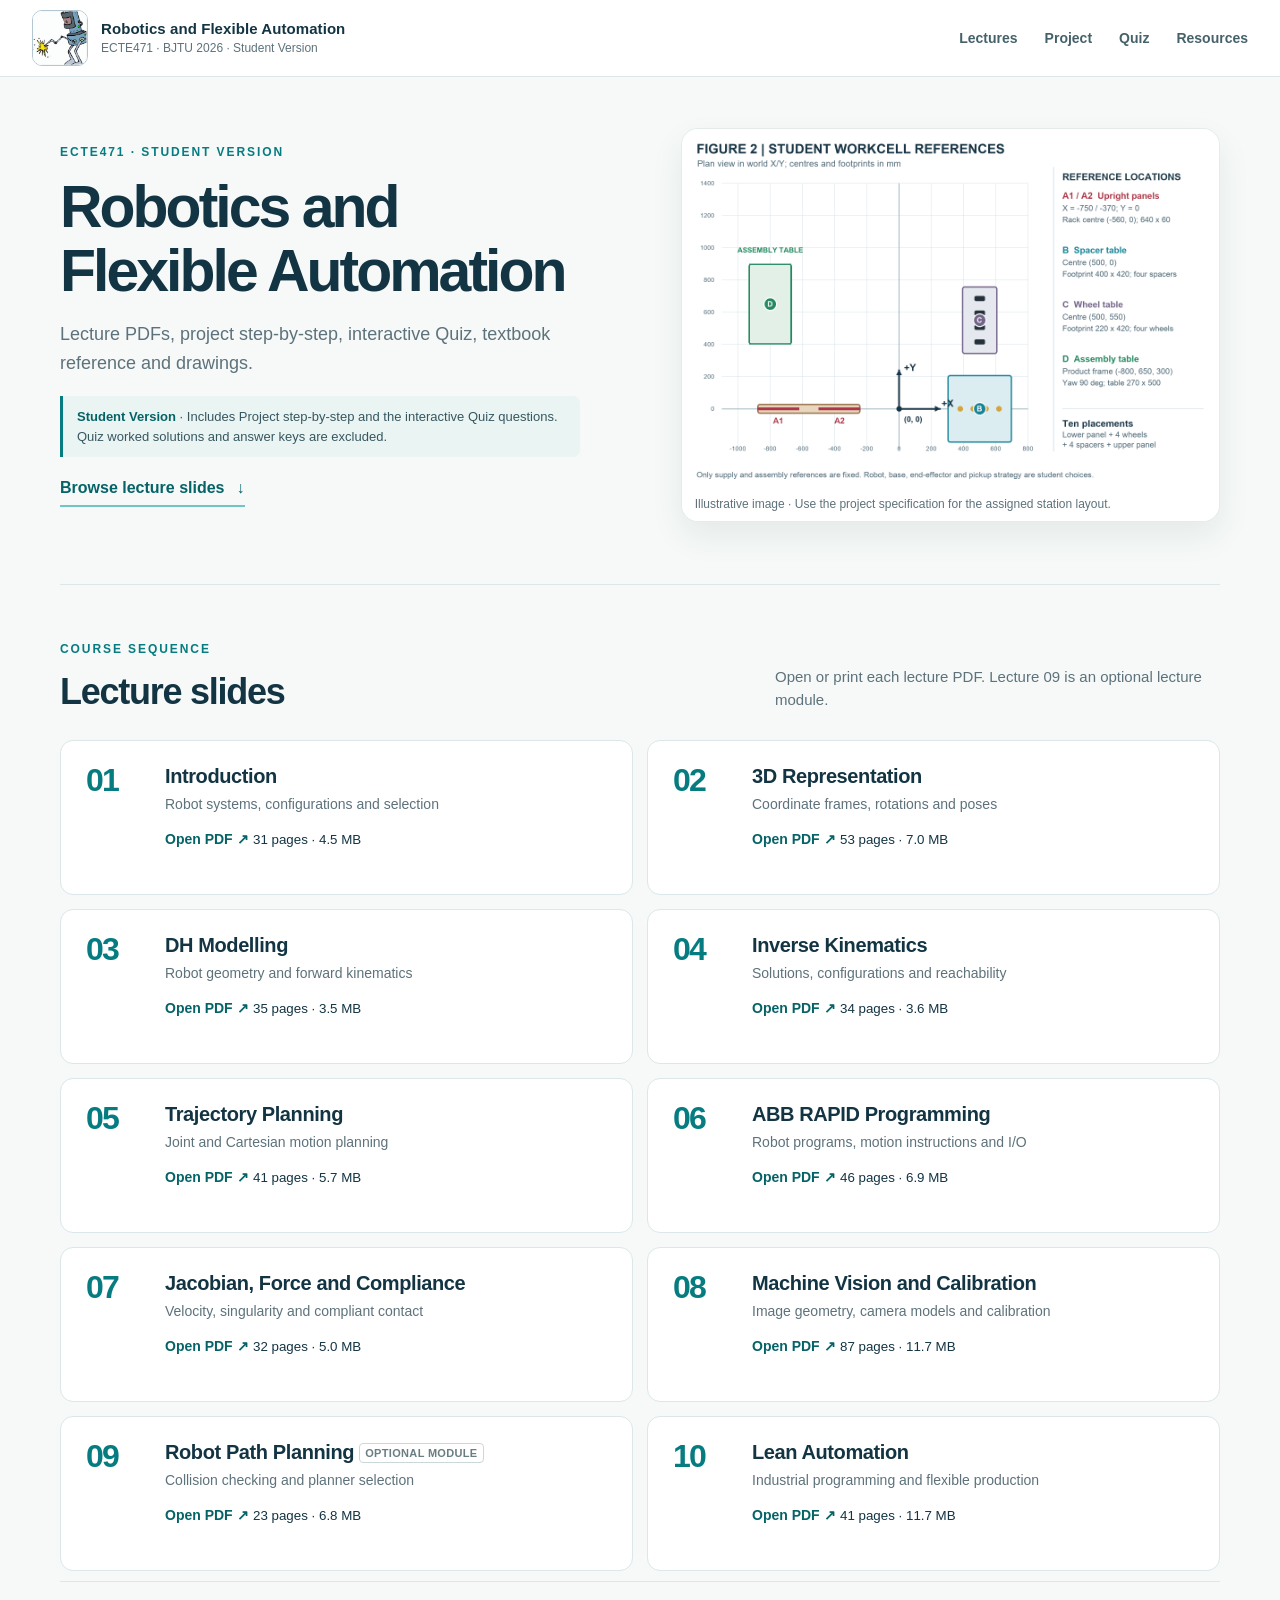
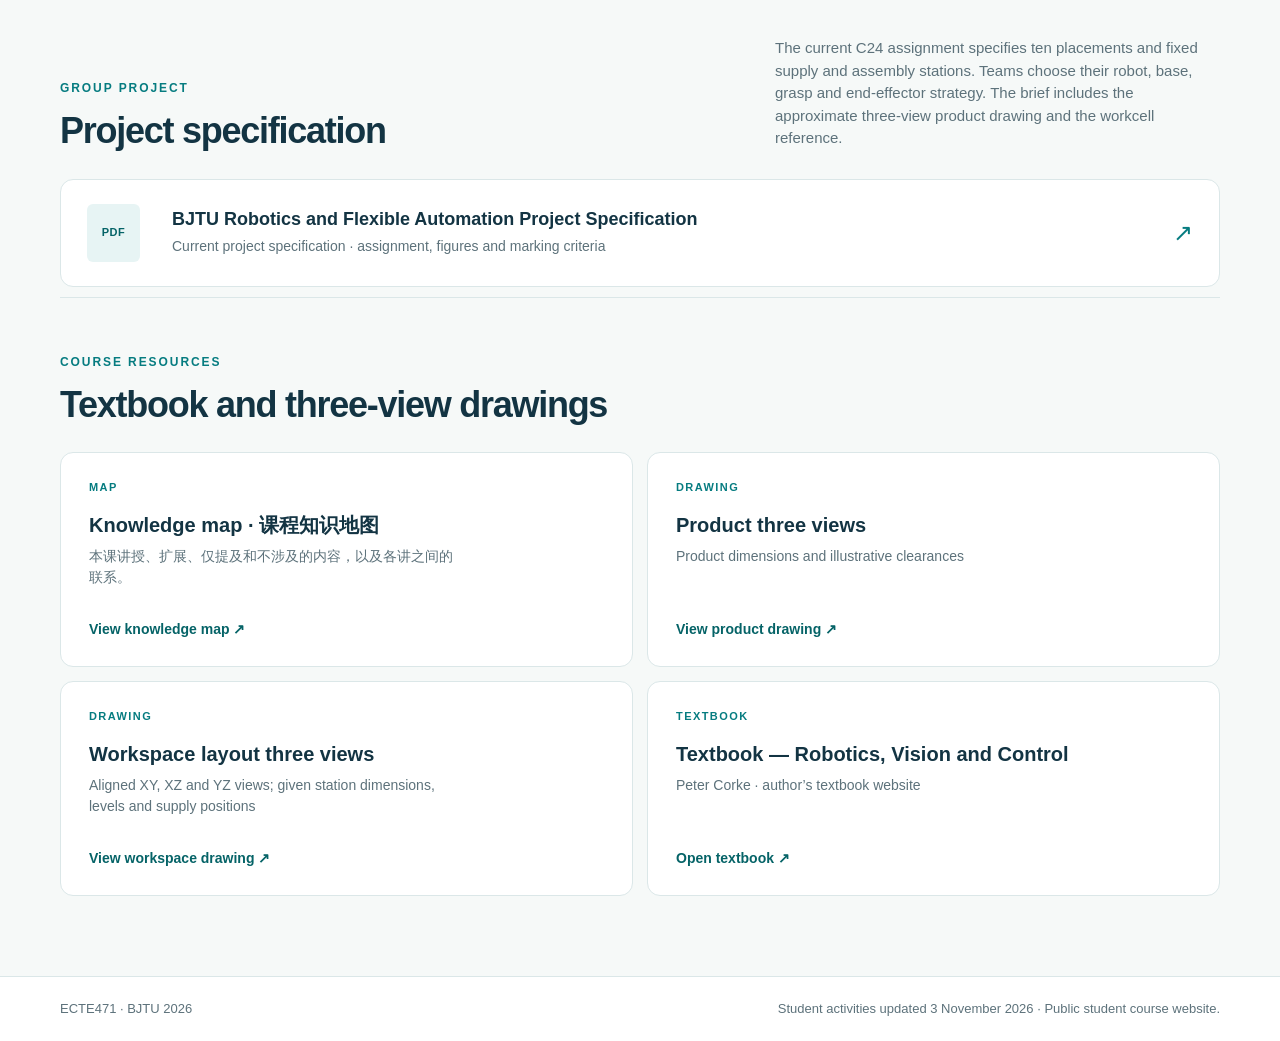
==== commit cf1740eb: "Add Stephen Pan robot logo to student course pages" ====
--- a/index.html
+++ b/index.html
@@ -7,7 +7,7 @@
   <title>ECTE471 · Student Version</title>
   <link rel="icon" href="data:image/svg+xml,%3Csvg xmlns='http://www.w3.org/2000/svg' viewBox='0 0 64 64'%3E%3Crect width='64' height='64' rx='12' fill='%23073644'/%3E%3Ctext x='32' y='43' text-anchor='middle' font-size='30' font-family='Arial' font-weight='700' fill='white'%3EBR%3C/text%3E%3C/svg%3E">
   <link rel="stylesheet" href="assets/site.css?v=20261105-resources">
-</head>
+<link rel="stylesheet" href="course-site/assets/course-brand.css?v=20261105"><script defer data-course-brand data-home="index.html" src="course-site/assets/course-brand.js?v=20261105"></script></head>
 <body>
   <a class="skip-link" href="#lectures">Skip to lectures</a>
   <header class="site-header">
--- a/course-site/assets/course-brand.css
+++ b/course-site/assets/course-brand.css
@@ -0,0 +1,8 @@
+/* Personal identity: the user's approved welding-robot logo, full image retained. */
+.personal-brand-host{align-items:center!important}
+.personal-course-brand{display:inline-flex!important;align-items:center;justify-content:center;flex:0 0 48px;width:48px;height:48px;min-width:48px;min-height:48px;padding:0!important;margin-left:10px;border:1px solid #b3c6d2;border-radius:9px;overflow:hidden;background:#fff;line-height:0;text-decoration:none!important;align-self:center}
+.personal-course-brand img,.brand-mark.personal-brand-mark img{display:block;width:100%;height:100%;max-width:none;object-fit:contain;background:#fff}
+.brand-mark.personal-brand-mark{display:block!important;width:56px!important;height:56px!important;min-width:56px;flex:0 0 56px;padding:0!important;border-radius:10px;background:#fff!important;border:1px solid #b3c6d2;overflow:hidden}
+.personal-course-brand:focus-visible{outline:3px solid #e3a933;outline-offset:4px}
+@media(max-width:650px){.brand-mark.personal-brand-mark{width:48px!important;height:48px!important;min-width:48px;flex-basis:48px}.personal-brand-host:not(.personal-brand-home){position:relative;padding-right:70px!important;flex-wrap:wrap;gap:8px 12px!important;min-height:64px}.personal-brand-host:not(.personal-brand-home)>.personal-course-brand{position:absolute;right:10px;top:8px;width:44px;height:44px;min-width:44px;min-height:44px;margin:0}.personal-brand-host:not(.personal-brand-home)>div:last-of-type{flex-wrap:wrap}.personal-course-brand{width:44px;height:44px;min-width:44px;min-height:44px}}
+@media print{.personal-course-brand,.brand-mark.personal-brand-mark{break-inside:avoid;box-shadow:none}}
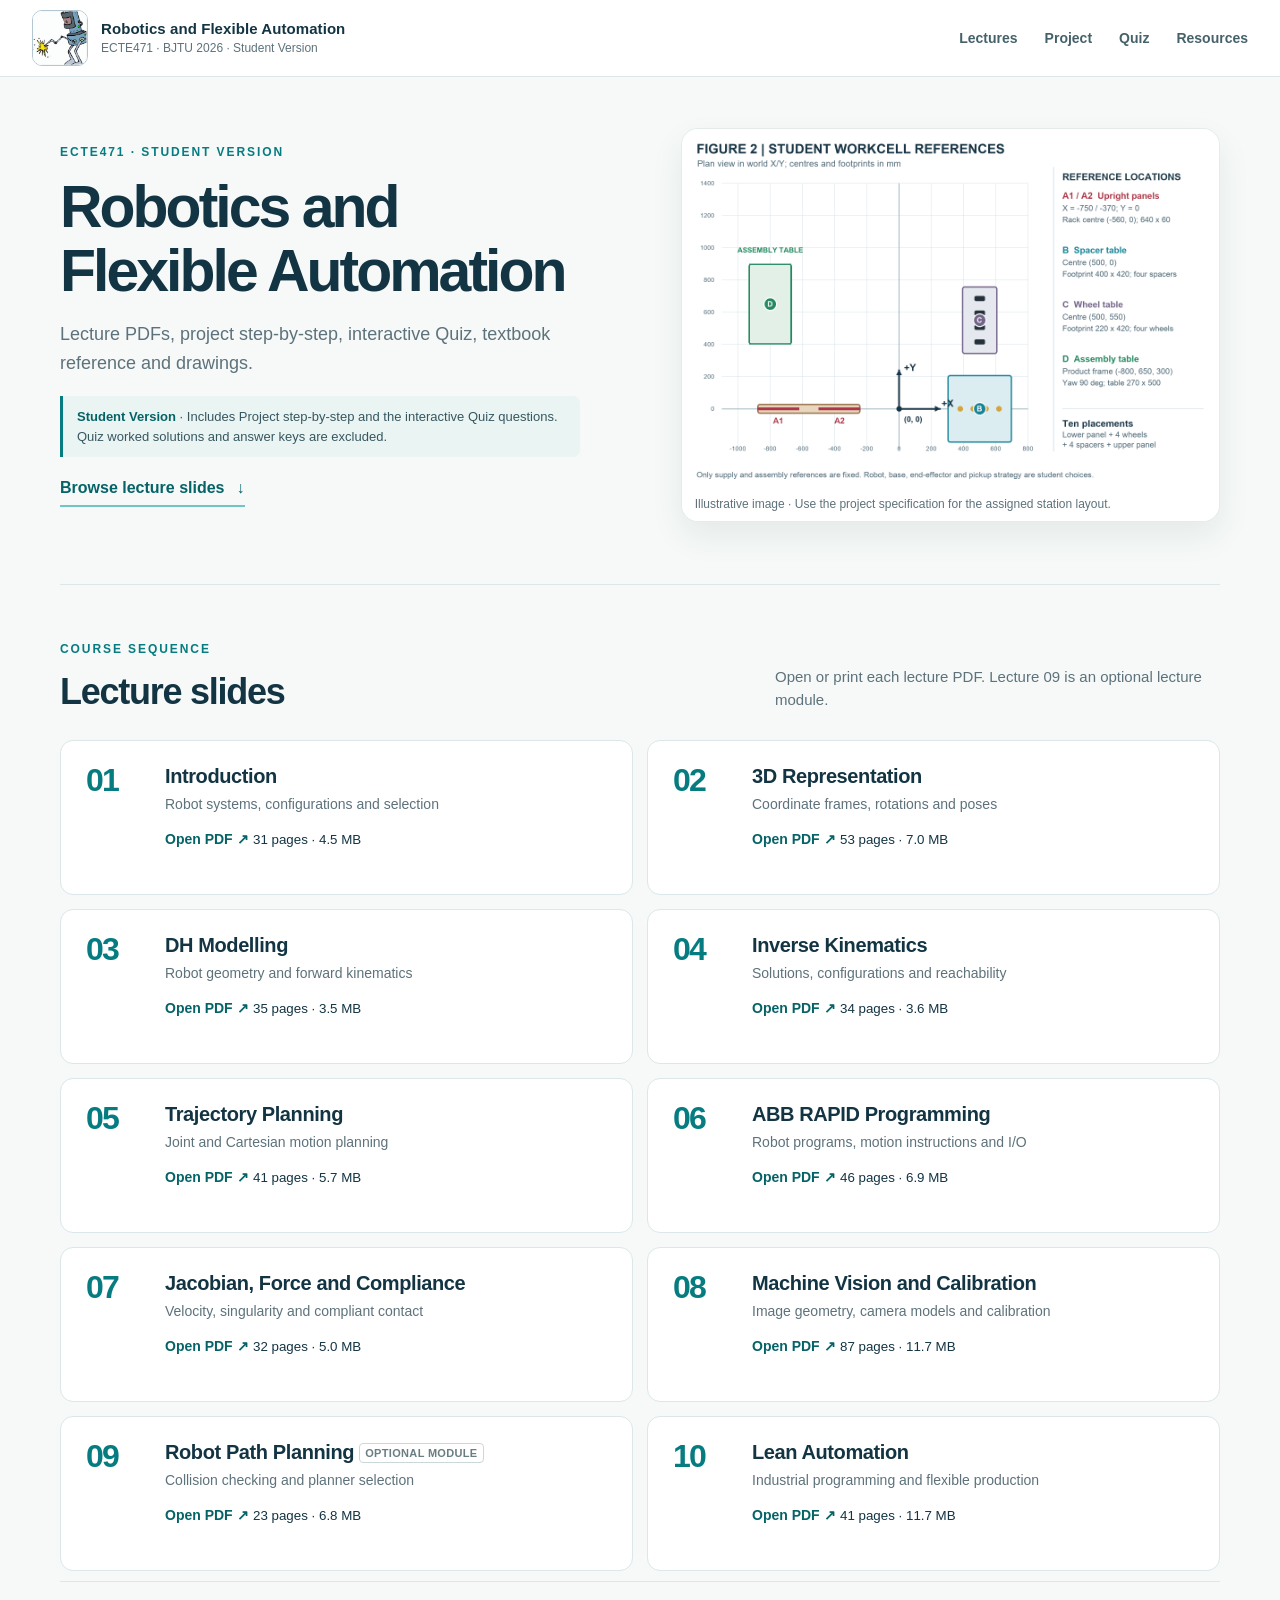
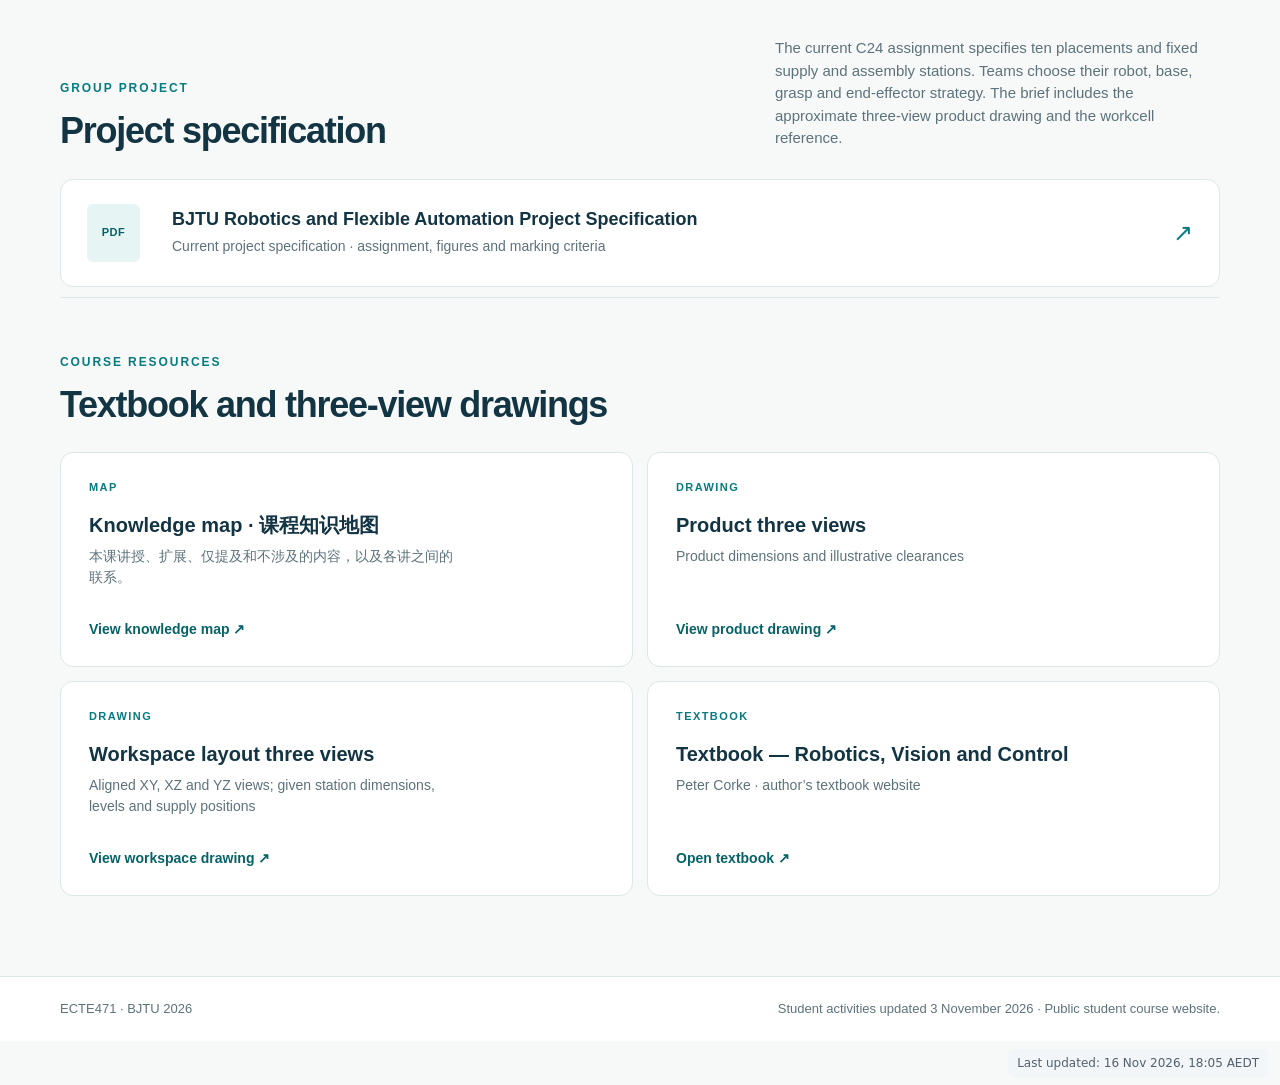
==== commit 084e5903: "Add GoatCounter page and course-material statistics" ====
--- a/index.html
+++ b/index.html
@@ -67,5 +67,5 @@
 <a class="resource-card" href="https://petercorke.com/books/robotics-vision-control-all-versions/" target="_blank" rel="noopener"><span class="resource-type">TEXTBOOK</span><strong>Textbook — Robotics, Vision and Control</strong><small>Peter Corke · author’s textbook website</small><span class="resource-action">Open textbook <span aria-hidden="true">↗</span></span></a>
 </div></section></main>
   <footer class="site-footer"><div class="container footer-inner"><span>ECTE471 · BJTU 2026</span><span>Student activities updated 3 November 2026 · Public student course website.</span></div></footer>
-</body>
+<script defer src="/bjtu-robotics-2026/course-stats.js" data-course="bjtu-robotics-2026" data-endpoint="https://golfapan-teaching.goatcounter.com/count"></script><!-- zpan-site-update:start --><style id="zpan-site-update-style">#zpan-site-update{box-sizing:border-box;clear:both;display:block;position:static;width:fit-content;max-width:calc(100% - 24px);margin:8px 12px 8px auto;padding:5px 9px;border-radius:5px;text-align:right;font:400 12px/1.5 system-ui,sans-serif;color:#52616d;background:#f3f6f8;overflow-wrap:anywhere;}#zpan-site-update time{font:inherit;color:inherit;}@media(prefers-color-scheme:dark){#zpan-site-update{color:#c0ced7;background:#26333d;}}@media(max-width:480px){#zpan-site-update{font-size:11px;}}</style><aside id="zpan-site-update" aria-label="Website update time" title="Website version cfa89fb534; Australia/Sydney">Last updated: <time datetime="2026-11-16T07:05:16+00:00">16 Nov 2026, 18:05 AEDT</time></aside><!-- zpan-site-update:end --></body>
 </html>
